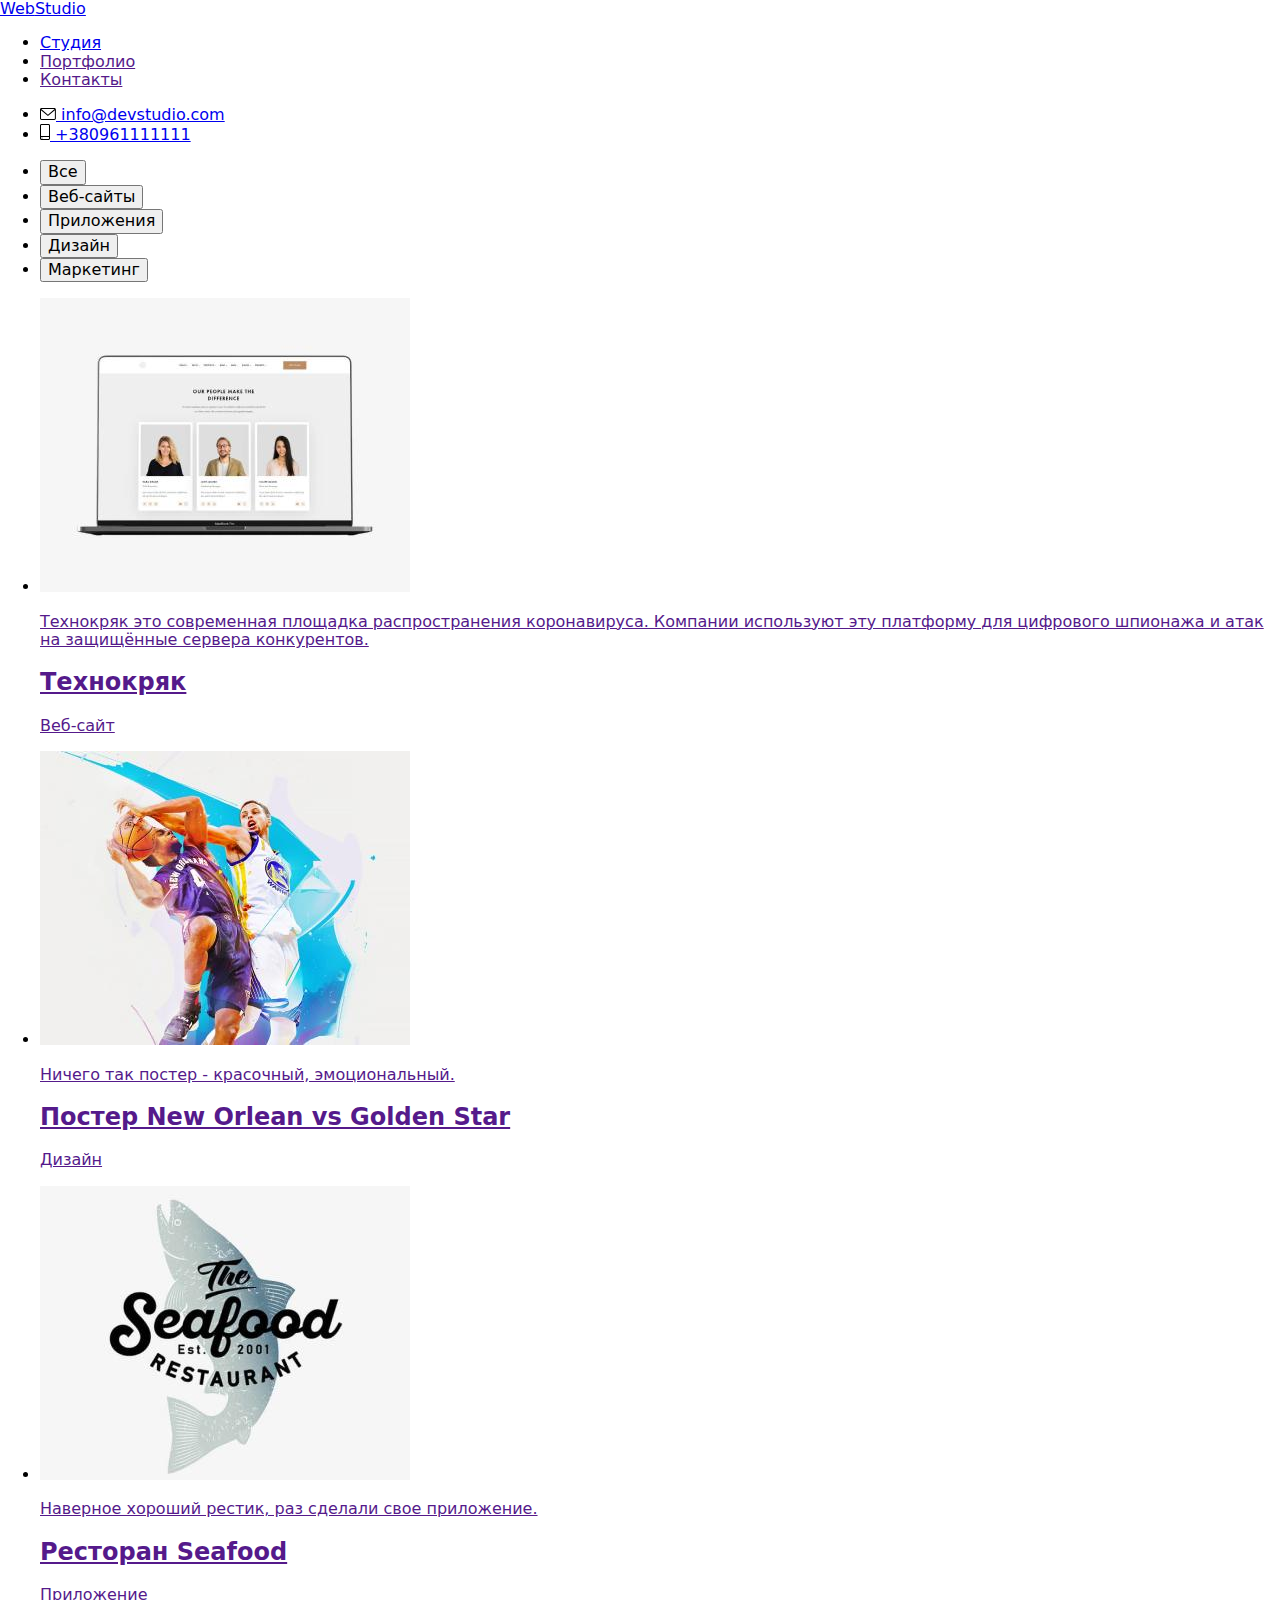
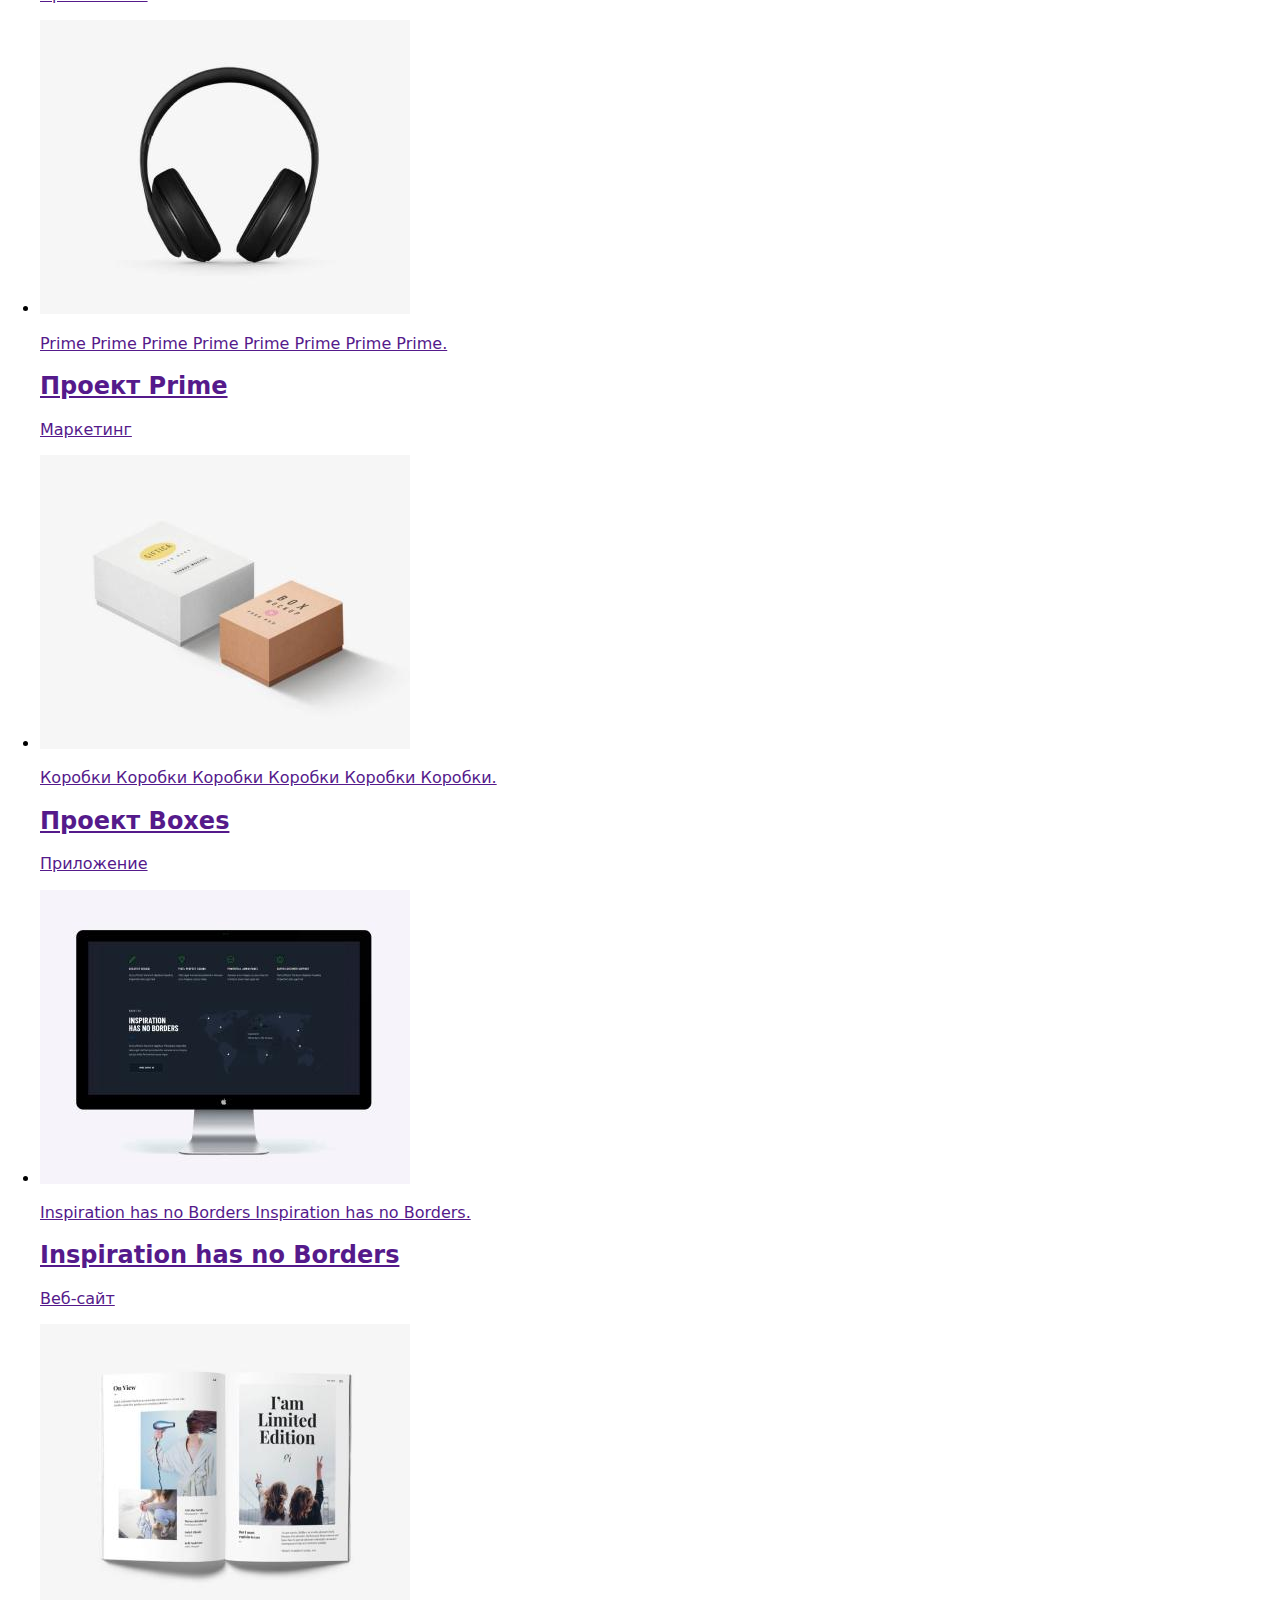
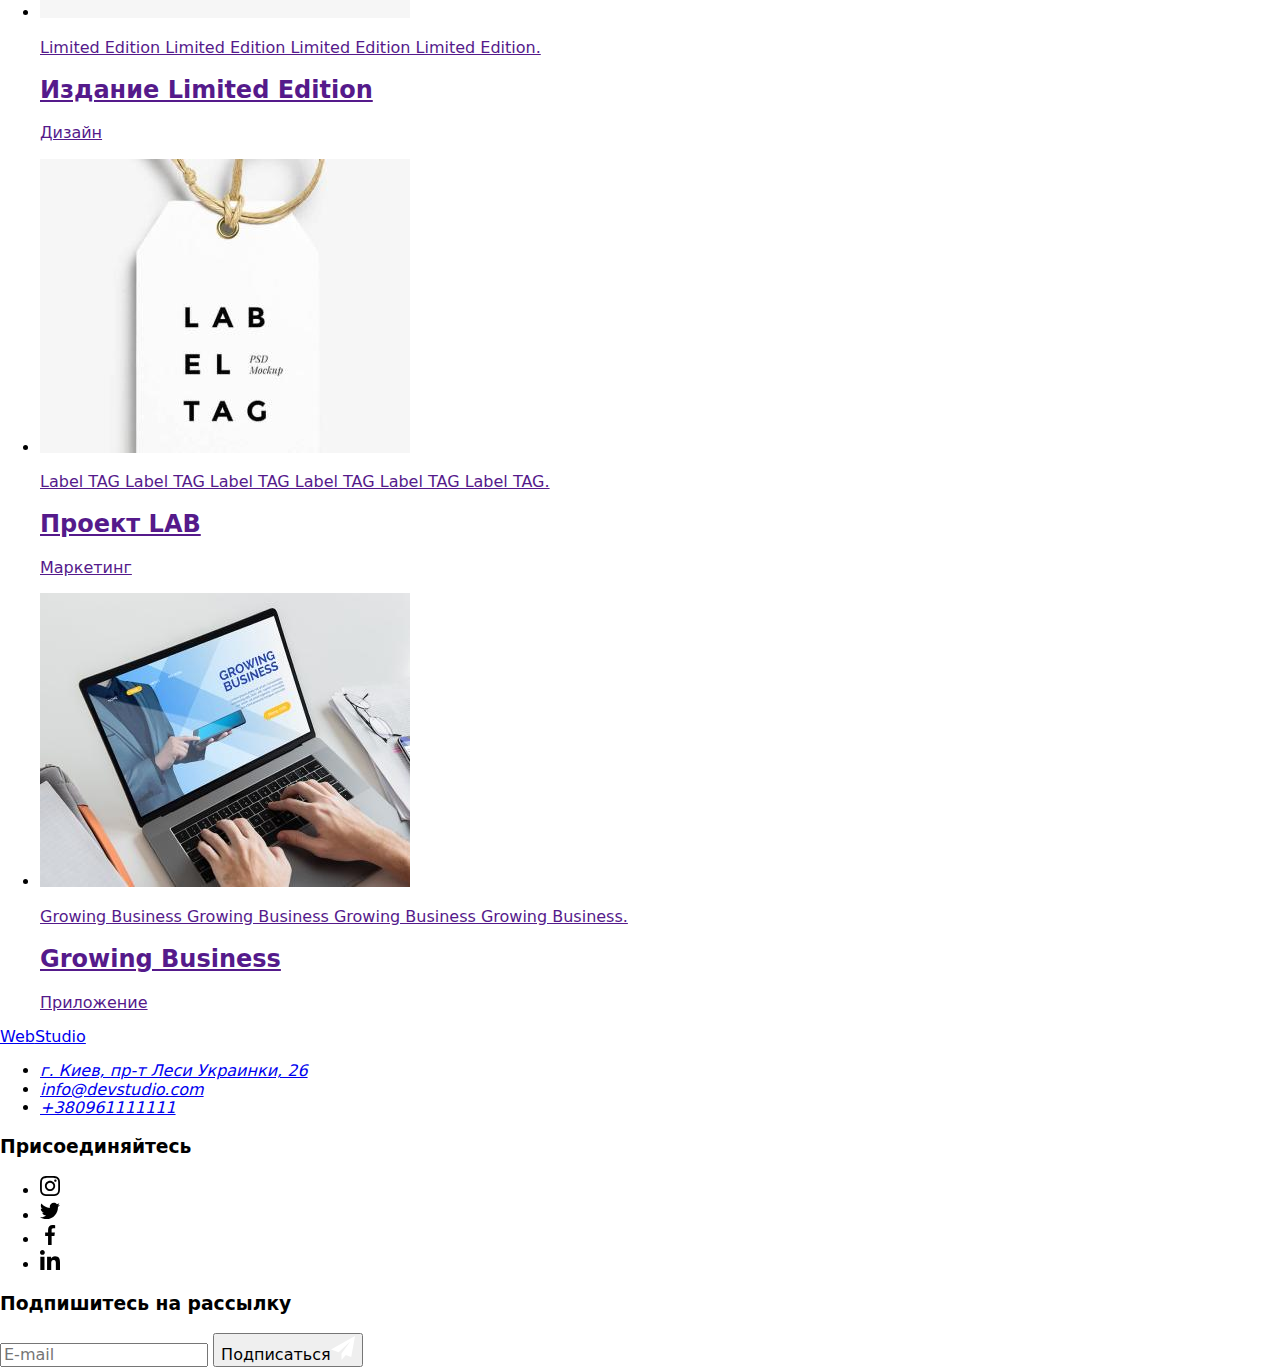
==== portfolio.html @ 58b60725 "adding html" ====
<!DOCTYPE html>
<html lang="ru">

<head>
    <meta charset="UTF-8">
    <meta http-equiv="X-UA-Compatible" content="IE=edge">
    <meta name="viewport" content="width=device-width, initial-scale=1.0">
    <title>WebStudio</title>
    <link rel="preconnect" href="https://fonts.googleapis.com">
    <link rel="preconnect" href="https://fonts.gstatic.com" crossorigin>
    <link href="https://fonts.googleapis.com/css2?family=Raleway:wght@700&family=Roboto:wght@400;500;700;900&display=swap"
        rel="stylesheet">
    <link rel="stylesheet" href="https://cdnjs.cloudflare.com/ajax/libs/modern-normalize/1.1.0/modern-normalize.min.css">
    <link rel="stylesheet" href="./css/styles.css">
</head>

<body>
    <!-- Шапка -->
    <header>
        <div class="container main-nav">
        <nav class="main-nav">
            <a href="/index.html" class="logo">Web<span class="logo-part">Studio</span></a>
            <ul class="site-nav">
                <li class="item"><a href="./index.html" class="link">Студия</a></li>
                <li class="item"><a href="" class="link current">Портфолио</a></li>
                <li class="item"><a href="" class="link">Контакты</a></li>
            </ul>
        </nav>
        <ul class="contacts-nav">
            <li class="item">
                <a href="mailto:info@devstudio.com" class="link">
                    <svg class="header-icon" width="16px" height="12px">
                        <use href="./images/sprite.svg#icon-envelope"></use>
                    </svg>
                    info@devstudio.com
                </a>
            </li>
            <li class="item">
                <a href="tel:+380961111111" class="link">
                    <svg class="header-icon" width="10px" height="16px">
                        <use href="./images/sprite.svg#icon-smartphone"></use>
                    </svg>
                    +380961111111
                </a>
            </li>
        </ul>
        </div>
    </header>
    <!-- Портфолио -->
    <main>
        <section class="section">
    <div class="container">
        <ul class="buttons">
            <li class="item"><button type="button" class="btn">Все</button></li>
            <li class="item"><button type="button" class="btn">Веб-сайты</button></li>
            <li class="item"><button type="button" class="btn">Приложения</button></li>
            <li class="item"><button type="button" class="btn">Дизайн</button></li>
            <li class="item"><button type="button" class="btn">Маркетинг</button></li>
        </ul>   
       
        <ul class="gallery">
            <li class="item">
                <a href="" class="link">
                    <div class="overlay">
                <img src="./images/portfolio1.jpg" alt="notebook" width="370" class="img">
                <p class="overlay-text">Технокряк это современная площадка распространения коронавируса. Компании используют эту платформу для цифрового
                шпионажа и атак на защищённые сервера конкурентов.</p>
                </div>
                <div class="description">
                <h2 class="title">Технокряк</h2>
                <p class="text">Веб-сайт</p>
                </div>
                </a>
            </li>
            <li class="item">
                <a href="" class="link">
                    <div class="overlay">
                <img src="./images/portfolio2.jpg" alt="nba-stars" width="370" class="img">
                <p class="overlay-text">Ничего так постер - красочный, эмоциональный.</p>
                </div>
                <div class="description">
                <h2 class="title">Постер New Orlean vs Golden Star</h2>
                <p class="text">Дизайн</p>
                </div>
                </a>
            </li>
            <li class="item">
                <a href="" class="link">
                    <div class="overlay">
                <img src="./images/portfolio3.jpg" alt="fish" width="370" class="img">
                <p class="overlay-text">Наверное хороший рестик, раз сделали свое приложение.</p>
                </div>
                <div class="description">
                <h2 class="title">Ресторан Seafood</h2>
                <p class="text">Приложение</p>
                </div>
                </a>
            </li>
            <li class="item">
                <a href="" class="link">
                    <div class="overlay">
                <img src="./images/portfolio4.jpg" alt="headphones" width="370" class="img">
                <p class="overlay-text">Prime Prime Prime Prime Prime Prime Prime Prime.</p>
                </div>
                <div class="description">
                <h2 class="title">Проект Prime</h2>
                <p class="text">Маркетинг</p>
                </div>
                </a>
            </li>
            <li class="item">
                <a href="" class="link">
                    <div class="overlay">
                <img src="./images/portfolio5.jpg" alt="boxes" width="370" class="img">
                <p class="overlay-text">Коробки Коробки Коробки Коробки Коробки Коробки.</p>
                </div>
                <div class="description">
                <h2 class="title">Проект Boxes</h2>
                <p class="text">Приложение</p>
                </div>
                </a>
            </li>
            <li class="item">
                <a href="" class="link">
                    <div class="overlay">
                <img src="./images/portfolio6.jpg" alt="monitor" width="370" class="img">
                <p class="overlay-text">Inspiration has no Borders Inspiration has no Borders.</p>
                </div>
                <div class="description">
                <h2 class="title">Inspiration has no Borders</h2>
                <p class="text">Веб-сайт</p>
                </div>
                </a>
            </li>
            <li class="item">
                <a href="" class="link">
                    <div class="overlay">
                <img src="./images/portfolio7.jpg" alt="magazine" width="370" class="img">
                <p class="overlay-text">Limited Edition Limited Edition Limited Edition Limited Edition.</p>
                </div>
                <div class="description">
                <h2 class="title">Издание Limited Edition</h2>
                <p class="text">Дизайн</p>
                </div>
                </a>
            </li>
            <li class="item">
                <a href="" class="link">
                    <div class="overlay">
                <img src="./images/portfolio8.jpg" alt="label" width="370" class="img">
                <p class="overlay-text">Label TAG Label TAG Label TAG Label TAG Label TAG Label TAG.</p>
                </div>
                <div class="description">
                <h2 class="title">Проект LAB</h2>
                <p class="text">Маркетинг</p>
                </div>
                </a>
            </li>
            <li class="item">
                <a href="" class="link">
                    <div class="overlay">
                <img src="./images/portfolio9.jpg" alt="laptop" width="370" class="img">
                <p class="overlay-text">Growing Business Growing Business Growing Business Growing Business.</p>
                </div>
                <div class="description">
                <h2 class="title">Growing Business</h2>
                <p class="text">Приложение</p>
                </div>
                </a>
            </li>
        </ul>
        </div>
       </section>
    </main>
    <!-- Подвал -->
<footer class="footer-main">
    <div class="container footer">
        <div class="footer-nav">
            <a href="/index.html" class="logo">Web<span class="logo-part-2">Studio</span></a>
            <address class="address">
                <ul class="footer-items">
                    <li class="item">
                        <a href="https://www.google.com.ua/maps/place/%D0%B1%D1%83%D0%BB.+%D0%9B%D0%B5%D1%81%D0%B8+%D0%A3%D0%BA%D1%80%D0%B0%D0%B8%D0%BD%D0%BA%D0%B8,+26,+%D0%9A%D0%B8%D0%B5%D0%B2,+02000/@50.4265841,30.5361971,17z/data=!3m1!4b1!4m5!3m4!1s0x40d4cf0e033ecbe9:0x57a4dffefec77da0!8m2!3d50.4265807!4d30.5383858?hl=ru"
                            target="_blank" class="actual-address">г. Киев, пр-т Леси Украинки, 26</a>
                    </li>
                    <li class="item">
                        <a href="mailto:info@devstudio.com" class="contacts">info@devstudio.com</a>
                    </li>
                    <li class="item">
                        <a href="tel:+380961111111" class="contacts">+380961111111</a>
                    </li>
                </ul>
            </address>
        </div>
        <div class="connection">
            <h3 class="conection-title">Присоединяйтесь</h3>
            <ul class="connection-social">
                <li class="connection-social-item">
                    <a href="https://www.instagram.com" class="connection-link">
                        <svg class="connection-social-icon" width="20px" height="20px">
                            <use href="./images/sprite.svg#icon-instagram"></use>
                        </svg>
                    </a>
                </li>
                <li class="connection-social-item">
                    <a href="https://www.twitter.com" class="connection-link">
                        <svg class="connection-social-icon" width="20px" height="20px">
                            <use href="./images/sprite.svg#icon-twitter"></use>
                        </svg>
                    </a>
                </li>
                <li class="connection-social-item">
                    <a href="https://www.facebook.com" class="connection-link">
                        <svg class="connection-social-icon" width="20px" height="20px">
                            <use href="./images/sprite.svg#icon-facebook"></use>
                        </svg>
                    </a>
                </li>
                <li class="connection-social-item">
                    <a href="https://www.linkedin.com" class="connection-link">
                        <svg class="connection-social-icon" width="20px" height="20px">
                            <use href="./images/sprite.svg#icon-linkedin"></use>
                        </svg>
                    </a>
                </li>
            </ul>
        </div>
    <div class="mailing">
        <h3 class="mailing-title">Подпишитесь на рассылку</h3>
        <form class="mailing-form">
            <input type="text" name="mailing" placeholder="E-mail" autocomplete="off" class="footer-input" />
            <button type="submit" class="footer-button">Подписаться<svg class="icon-send" width="24" height="24">
                    <use href="./images/sprite.svg#icon-send"></use>
                </svg>
            </button>
        </form>
    </div>
    </div>
</footer>

</body>

</html>
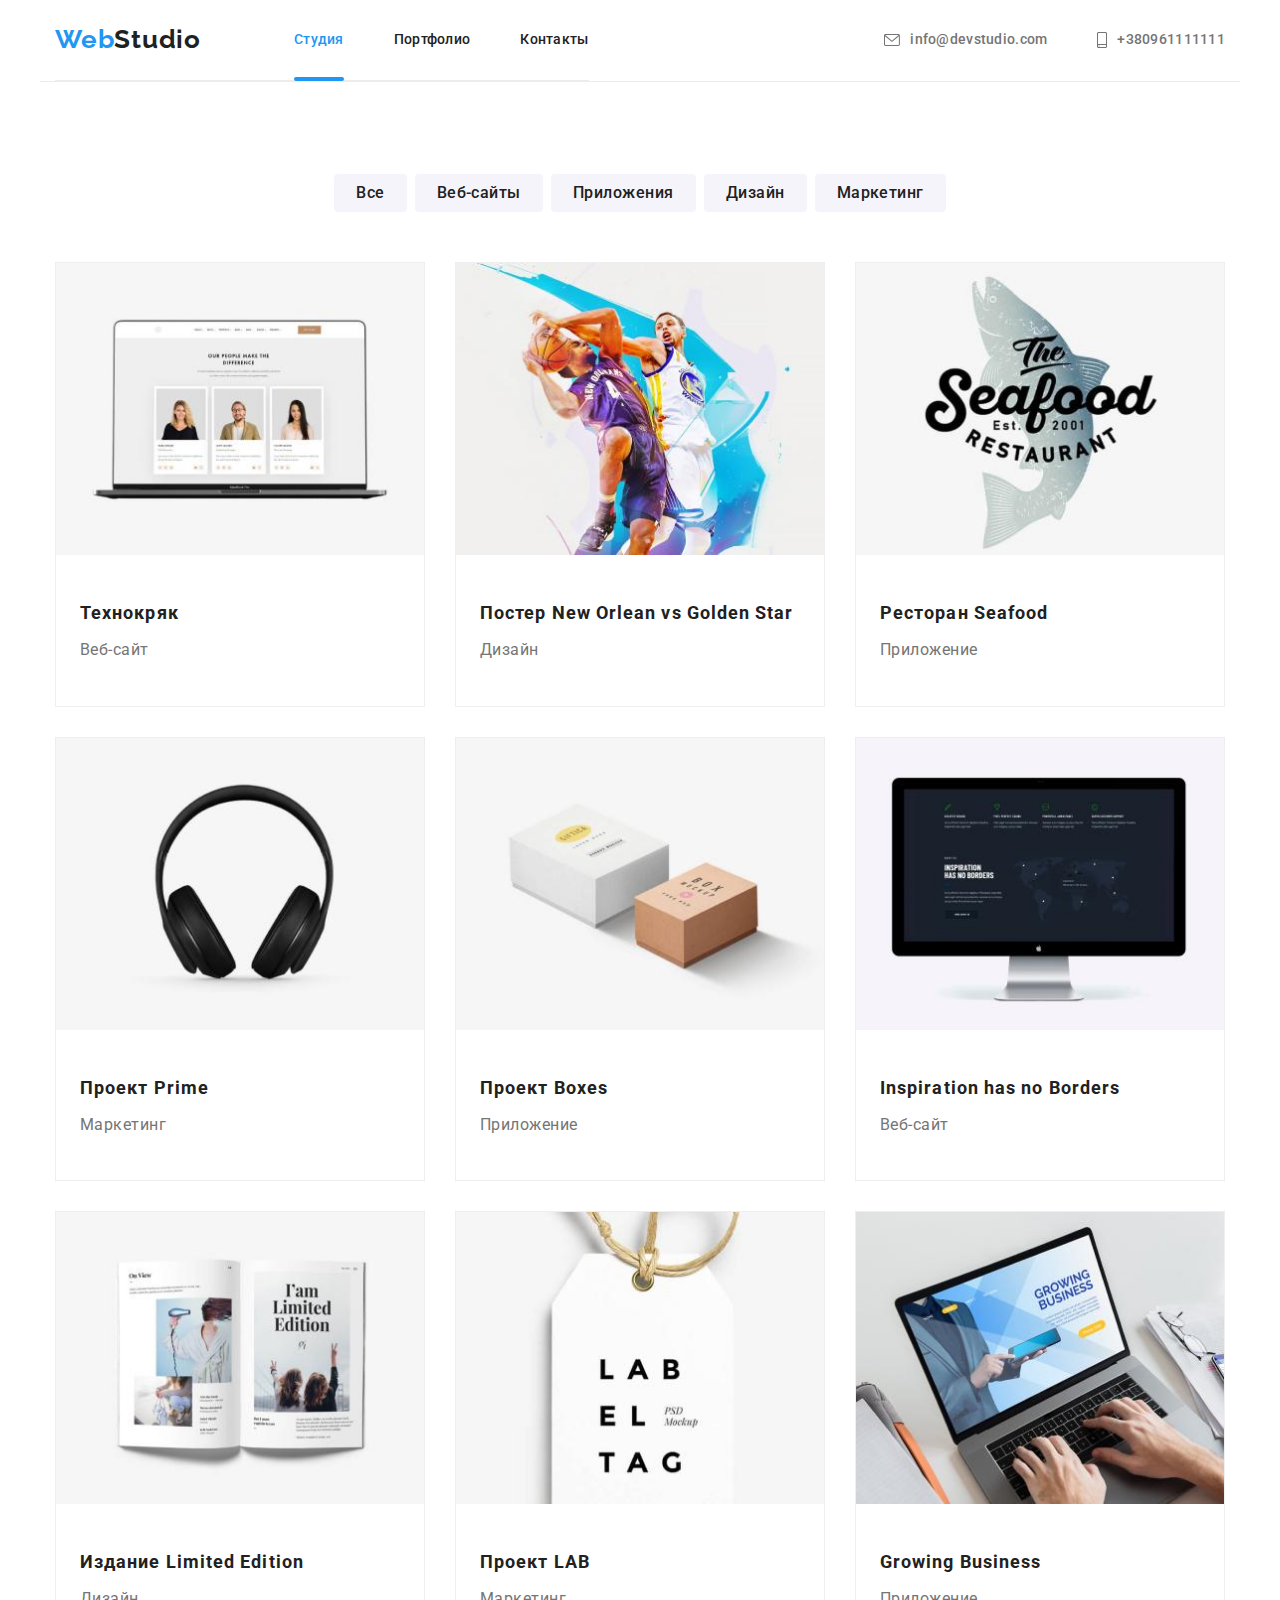
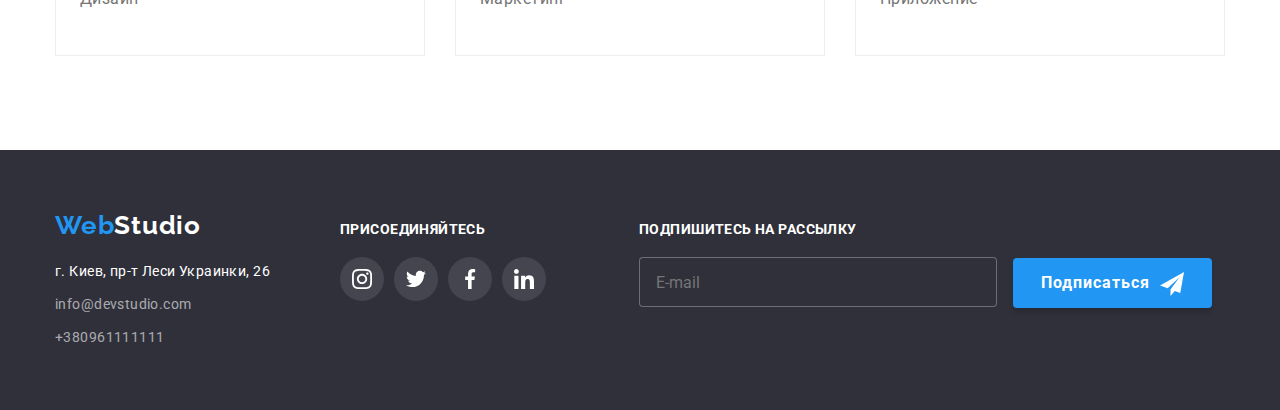
==== commit ea7bece9: "update with BEM" ====
--- a/portfolio.html
+++ b/portfolio.html
@@ -16,155 +16,156 @@
 
 <body>
     <!-- Шапка -->
-    <header>
+    <header class="header">
         <div class="container main-nav">
-        <nav class="main-nav">
-            <a href="/index.html" class="logo">Web<span class="logo-part">Studio</span></a>
-            <ul class="site-nav">
-                <li class="item"><a href="./index.html" class="link">Студия</a></li>
-                <li class="item"><a href="" class="link current">Портфолио</a></li>
-                <li class="item"><a href="" class="link">Контакты</a></li>
+            <nav class="main-nav">
+                <a href="/index.html" class="logo">Web<span class="logo-part">Studio</span></a>
+                <ul class="site-nav">
+                    <li class="site-nav__item"><a href="" class="site-nav__link current">Студия</a></li>
+                    <li class="site-nav__item"><a href="./portfolio.html" class="site-nav__link">Портфолио</a></li>
+                    <li class="site-nav__item"><a href="" class="site-nav__link">Контакты</a></li>
+                </ul>
+            </nav>
+            <ul class="contacts-nav">
+                <li class="contacts-nav__item">
+                    <a href="mailto:info@devstudio.com" class="contacts-nav__link">
+                        <svg class="contacts-nav__header-icon" width="16px" height="12px">
+                            <use href="./images/sprite.svg#icon-envelope"></use>
+                        </svg>
+                        info@devstudio.com
+                    </a>
+                </li>
+                <li class="contacts-nav__item">
+                    <a href="tel:+380961111111" class="contacts-nav__link">
+                        <svg class="contacts-nav__header-icon" width="10px" height="16px">
+                            <use href="./images/sprite.svg#icon-smartphone"></use>
+                        </svg>
+                        +380961111111
+                    </a>
+                </li>
             </ul>
-        </nav>
-        <ul class="contacts-nav">
-            <li class="item">
-                <a href="mailto:info@devstudio.com" class="link">
-                    <svg class="header-icon" width="16px" height="12px">
-                        <use href="./images/sprite.svg#icon-envelope"></use>
-                    </svg>
-                    info@devstudio.com
-                </a>
-            </li>
-            <li class="item">
-                <a href="tel:+380961111111" class="link">
-                    <svg class="header-icon" width="10px" height="16px">
-                        <use href="./images/sprite.svg#icon-smartphone"></use>
-                    </svg>
-                    +380961111111
-                </a>
-            </li>
-        </ul>
         </div>
     </header>
+
     <!-- Портфолио -->
     <main>
         <section class="section">
     <div class="container">
         <ul class="buttons">
-            <li class="item"><button type="button" class="btn">Все</button></li>
-            <li class="item"><button type="button" class="btn">Веб-сайты</button></li>
-            <li class="item"><button type="button" class="btn">Приложения</button></li>
-            <li class="item"><button type="button" class="btn">Дизайн</button></li>
-            <li class="item"><button type="button" class="btn">Маркетинг</button></li>
+            <li class="buttons__item"><button type="button" class="buttons__btn">Все</button></li>
+            <li class="buttons__item"><button type="button" class="buttons__btn">Веб-сайты</button></li>
+            <li class="buttons__item"><button type="button" class="buttons__btn">Приложения</button></li>
+            <li class="buttons__item"><button type="button" class="buttons__btn">Дизайн</button></li>
+            <li class="buttons__item"><button type="button" class="buttons__btn">Маркетинг</button></li>
         </ul>   
        
         <ul class="gallery">
-            <li class="item">
-                <a href="" class="link">
+            <li class="gallery-item">
+                <a href="" class="gallery-item__link">
                     <div class="overlay">
                 <img src="./images/portfolio1.jpg" alt="notebook" width="370" class="img">
-                <p class="overlay-text">Технокряк это современная площадка распространения коронавируса. Компании используют эту платформу для цифрового
+                <p class="overlay__text">Технокряк это современная площадка распространения коронавируса. Компании используют эту платформу для цифрового
                 шпионажа и атак на защищённые сервера конкурентов.</p>
                 </div>
-                <div class="description">
-                <h2 class="title">Технокряк</h2>
-                <p class="text">Веб-сайт</p>
-                </div>
-                </a>
-            </li>
-            <li class="item">
-                <a href="" class="link">
+                <div class="gallery-item__description">
+                <h2 class="gallery-item__title">Технокряк</h2>
+                <p class="gallery-item__text">Веб-сайт</p>
+                </div>
+                </a>
+            </li>
+            <li class="gallery-item">
+                <a href="" class="gallery-item__link">
                     <div class="overlay">
                 <img src="./images/portfolio2.jpg" alt="nba-stars" width="370" class="img">
-                <p class="overlay-text">Ничего так постер - красочный, эмоциональный.</p>
-                </div>
-                <div class="description">
-                <h2 class="title">Постер New Orlean vs Golden Star</h2>
-                <p class="text">Дизайн</p>
-                </div>
-                </a>
-            </li>
-            <li class="item">
-                <a href="" class="link">
+                <p class="overlay__text">Ничего так постер - красочный, эмоциональный.</p>
+                </div>
+                <div class="gallery-item__description">
+                <h2 class="gallery-item__title">Постер New Orlean vs Golden Star</h2>
+                <p class="gallery-item__text">Дизайн</p>
+                </div>
+                </a>
+            </li>
+            <li class="gallery-item">
+                <a href="" class="gallery-item__link">
                     <div class="overlay">
                 <img src="./images/portfolio3.jpg" alt="fish" width="370" class="img">
-                <p class="overlay-text">Наверное хороший рестик, раз сделали свое приложение.</p>
-                </div>
-                <div class="description">
-                <h2 class="title">Ресторан Seafood</h2>
-                <p class="text">Приложение</p>
-                </div>
-                </a>
-            </li>
-            <li class="item">
-                <a href="" class="link">
+                <p class="overlay__text">Наверное хороший рестик, раз сделали свое приложение.</p>
+                </div>
+                <div class="gallery-item__description">
+                <h2 class="gallery-item__title">Ресторан Seafood</h2>
+                <p class="gallery-item__text">Приложение</p>
+                </div>
+                </a>
+            </li>
+            <li class="gallery-item">
+                <a href="" class="gallery-item__link">
                     <div class="overlay">
                 <img src="./images/portfolio4.jpg" alt="headphones" width="370" class="img">
-                <p class="overlay-text">Prime Prime Prime Prime Prime Prime Prime Prime.</p>
-                </div>
-                <div class="description">
-                <h2 class="title">Проект Prime</h2>
-                <p class="text">Маркетинг</p>
-                </div>
-                </a>
-            </li>
-            <li class="item">
-                <a href="" class="link">
+                <p class="overlay__text">Prime Prime Prime Prime Prime Prime Prime Prime.</p>
+                </div>
+                <div class="gallery-item__description">
+                <h2 class="gallery-item__title">Проект Prime</h2>
+                <p class="gallery-item__text">Маркетинг</p>
+                </div>
+                </a>
+            </li>
+            <li class="gallery-item">
+                <a href="" class="gallery-item__link">
                     <div class="overlay">
                 <img src="./images/portfolio5.jpg" alt="boxes" width="370" class="img">
-                <p class="overlay-text">Коробки Коробки Коробки Коробки Коробки Коробки.</p>
-                </div>
-                <div class="description">
-                <h2 class="title">Проект Boxes</h2>
-                <p class="text">Приложение</p>
-                </div>
-                </a>
-            </li>
-            <li class="item">
-                <a href="" class="link">
+                <p class="overlay__text">Коробки Коробки Коробки Коробки Коробки Коробки.</p>
+                </div>
+                <div class="gallery-item__description">
+                <h2 class="gallery-item__title">Проект Boxes</h2>
+                <p class="gallery-item__text">Приложение</p>
+                </div>
+                </a>
+            </li>
+            <li class="gallery-item">
+                <a href="" class="gallery-item__link">
                     <div class="overlay">
                 <img src="./images/portfolio6.jpg" alt="monitor" width="370" class="img">
-                <p class="overlay-text">Inspiration has no Borders Inspiration has no Borders.</p>
-                </div>
-                <div class="description">
-                <h2 class="title">Inspiration has no Borders</h2>
-                <p class="text">Веб-сайт</p>
-                </div>
-                </a>
-            </li>
-            <li class="item">
-                <a href="" class="link">
+                <p class="overlay__text">Inspiration has no Borders Inspiration has no Borders.</p>
+                </div>
+                <div class="gallery-item__description">
+                <h2 class="gallery-item__title">Inspiration has no Borders</h2>
+                <p class="gallery-item__text">Веб-сайт</p>
+                </div>
+                </a>
+            </li>
+            <li class="gallery-item">
+                <a href="" class="gallery-item__link">
                     <div class="overlay">
                 <img src="./images/portfolio7.jpg" alt="magazine" width="370" class="img">
-                <p class="overlay-text">Limited Edition Limited Edition Limited Edition Limited Edition.</p>
-                </div>
-                <div class="description">
-                <h2 class="title">Издание Limited Edition</h2>
-                <p class="text">Дизайн</p>
-                </div>
-                </a>
-            </li>
-            <li class="item">
-                <a href="" class="link">
+                <p class="overlay__text">Limited Edition Limited Edition Limited Edition Limited Edition.</p>
+                </div>
+                <div class="gallery-item__description">
+                <h2 class="gallery-item__title">Издание Limited Edition</h2>
+                <p class="gallery-item__text">Дизайн</p>
+                </div>
+                </a>
+            </li>
+            <li class="gallery-item">
+                <a href="" class="gallery-item__link">
                     <div class="overlay">
                 <img src="./images/portfolio8.jpg" alt="label" width="370" class="img">
-                <p class="overlay-text">Label TAG Label TAG Label TAG Label TAG Label TAG Label TAG.</p>
-                </div>
-                <div class="description">
-                <h2 class="title">Проект LAB</h2>
-                <p class="text">Маркетинг</p>
-                </div>
-                </a>
-            </li>
-            <li class="item">
-                <a href="" class="link">
+                <p class="overlay__text">Label TAG Label TAG Label TAG Label TAG Label TAG Label TAG.</p>
+                </div>
+                <div class="gallery-item__description">
+                <h2 class="gallery-item__title">Проект LAB</h2>
+                <p class="gallery-item__text">Маркетинг</p>
+                </div>
+                </a>
+            </li>
+            <li class="gallery-item">
+                <a href="" class="gallery-item__link">
                     <div class="overlay">
                 <img src="./images/portfolio9.jpg" alt="laptop" width="370" class="img">
-                <p class="overlay-text">Growing Business Growing Business Growing Business Growing Business.</p>
-                </div>
-                <div class="description">
-                <h2 class="title">Growing Business</h2>
-                <p class="text">Приложение</p>
+                <p class="overlay__text">Growing Business Growing Business Growing Business Growing Business.</p>
+                </div>
+                <div class="gallery-item__description">
+                <h2 class="gallery-item__title">Growing Business</h2>
+                <p class="gallery-item__text">Приложение</p>
                 </div>
                 </a>
             </li>
@@ -177,64 +178,68 @@
     <div class="container footer">
         <div class="footer-nav">
             <a href="/index.html" class="logo">Web<span class="logo-part-2">Studio</span></a>
-            <address class="address">
-                <ul class="footer-items">
-                    <li class="item">
+            <address>
+                <ul class="address-list list">
+                    <li class="address-list__item">
                         <a href="https://www.google.com.ua/maps/place/%D0%B1%D1%83%D0%BB.+%D0%9B%D0%B5%D1%81%D0%B8+%D0%A3%D0%BA%D1%80%D0%B0%D0%B8%D0%BD%D0%BA%D0%B8,+26,+%D0%9A%D0%B8%D0%B5%D0%B2,+02000/@50.4265841,30.5361971,17z/data=!3m1!4b1!4m5!3m4!1s0x40d4cf0e033ecbe9:0x57a4dffefec77da0!8m2!3d50.4265807!4d30.5383858?hl=ru"
-                            target="_blank" class="actual-address">г. Киев, пр-т Леси Украинки, 26</a>
+                            target="_blank" class="address-list__actual-address">г. Киев, пр-т Леси Украинки, 26</a>
                     </li>
-                    <li class="item">
-                        <a href="mailto:info@devstudio.com" class="contacts">info@devstudio.com</a>
+                    <li class="address-list__item">
+                        <a href="mailto:info@devstudio.com" class="address-list__contacts">info@devstudio.com</a>
                     </li>
-                    <li class="item">
-                        <a href="tel:+380961111111" class="contacts">+380961111111</a>
+                    <li class="address-list__item">
+                        <a href="tel:+380961111111" class="address-list__contacts">+380961111111</a>
                     </li>
                 </ul>
             </address>
         </div>
+
         <div class="connection">
-            <h3 class="conection-title">Присоединяйтесь</h3>
+            <h3 class="conection__title">Присоединяйтесь</h3>
             <ul class="connection-social">
-                <li class="connection-social-item">
-                    <a href="https://www.instagram.com" class="connection-link">
-                        <svg class="connection-social-icon" width="20px" height="20px">
+                <li class="connection-social__item">
+                    <a href="https://www.instagram.com" class="connection-social__link">
+                        <svg class="connection-social__icon" width="20px" height="20px">
                             <use href="./images/sprite.svg#icon-instagram"></use>
                         </svg>
                     </a>
                 </li>
-                <li class="connection-social-item">
-                    <a href="https://www.twitter.com" class="connection-link">
-                        <svg class="connection-social-icon" width="20px" height="20px">
+                <li class="connection-social__item">
+                    <a href="https://www.twitter.com" class="connection-social__link">
+                        <svg class="connection-social__icon" width="20px" height="20px">
                             <use href="./images/sprite.svg#icon-twitter"></use>
                         </svg>
                     </a>
                 </li>
-                <li class="connection-social-item">
-                    <a href="https://www.facebook.com" class="connection-link">
-                        <svg class="connection-social-icon" width="20px" height="20px">
+                <li class="connection-social__item">
+                    <a href="https://www.facebook.com" class="connection-social__link">
+                        <svg class="connection-social__icon" width="20px" height="20px">
                             <use href="./images/sprite.svg#icon-facebook"></use>
                         </svg>
                     </a>
                 </li>
-                <li class="connection-social-item">
-                    <a href="https://www.linkedin.com" class="connection-link">
-                        <svg class="connection-social-icon" width="20px" height="20px">
+                <li class="connection-social__item">
+                    <a href="https://www.linkedin.com" class="connection-social__link">
+                        <svg class="connection-social__icon" width="20px" height="20px">
                             <use href="./images/sprite.svg#icon-linkedin"></use>
                         </svg>
                     </a>
                 </li>
             </ul>
         </div>
-    <div class="mailing">
-        <h3 class="mailing-title">Подпишитесь на рассылку</h3>
-        <form class="mailing-form">
-            <input type="text" name="mailing" placeholder="E-mail" autocomplete="off" class="footer-input" />
-            <button type="submit" class="footer-button">Подписаться<svg class="icon-send" width="24" height="24">
-                    <use href="./images/sprite.svg#icon-send"></use>
-                </svg>
-            </button>
-        </form>
-    </div>
+
+        <div class="mailing">
+            <h3 class="mailing__title">Подпишитесь на рассылку</h3>
+            <form class="mailing-form">
+                <input type="text" name="mailing" placeholder="E-mail" autocomplete="off"
+                    class="mailing-form__footer-input" />
+                <button type="submit" class="mailing-form__footer-button">Подписаться<svg
+                        class="mailing-form__icon-send" width="24" height="24">
+                        <use href="./images/sprite.svg#icon-send"></use>
+                    </svg>
+                </button>
+            </form>
+        </div>
     </div>
 </footer>
 
--- a/css/styles.css
+++ b/css/styles.css
@@ -0,0 +1,901 @@
+:root {
+  --primary-text-color: #212121;
+  --secondary-text-color: #757575;
+  --accent-color: #2196f3;
+  --primary-white-color: #ffffff;
+  --secondary-bg-color: #2f303a;
+}
+
+html {
+  box-sizing: border-box;
+}
+*,
+*::before,
+*::after {
+  box-sizing: inherit;
+}
+body {
+  background: var(--primary-white-color);
+  font-family: Roboto, sans-serif;
+}
+
+p,
+h1,
+h2,
+h3,
+h4,
+h5,
+h6 {
+  margin: 0;
+}
+
+ul {
+  padding: 0;
+  margin: 0;
+  list-style: none;
+}
+
+.container {
+  margin: 0 auto;
+  max-width: 1200px;
+  padding-left: 15px;
+  padding-right: 15px;
+}
+
+.section {
+  padding-top: 94px;
+  padding-bottom: 94px;
+}
+
+.img {
+  display: block;
+  max-width: 100%;
+  height: auto;
+}
+
+/* ---------header------------ */
+.header {
+  max-height: 80px;
+  margin: 0;
+}
+.main-nav {
+  display: flex;
+  align-content: center;
+  align-self: center;
+  justify-content: center;
+  border-bottom: 1px solid #ececec;
+}
+.logo {
+  align-self: center;
+  padding-top: 24px;
+  padding-bottom: 25px;
+  color: var(--accent-color);
+  text-decoration: none;
+  font-style: normal;
+  font-weight: 700;
+  font-size: 26px;
+  line-height: 1.19;
+  letter-spacing: 0.03em;
+  font-family: Raleway;
+}
+.logo-part {
+  color: var(--primary-text-color);
+}
+.site-nav__link {
+  display: block;
+  padding-top: 32px;
+  padding-bottom: 32px;
+  color: var(--primary-text-color);
+  font-family: Roboto;
+  font-style: normal;
+  font-weight: 500;
+  font-size: 14px;
+  line-height: 1.14;
+  letter-spacing: 0.02em;
+  text-decoration: none;
+
+  transition: color 250ms cubic-bezier(0.4, 0, 0.2, 1);
+}
+.site-nav__link:hover,
+.site-nav__link:focus {
+  color: var(--accent-color);
+}
+.site-nav__link.current {
+  position: relative;
+  color: var(--accent-color);
+}
+.site-nav__link.current::after {
+  content: "";
+  position: absolute;
+  bottom: -1px;
+  display: block;
+  width: 100%;
+  height: 4px;
+  background-color: var(--accent-color);
+  border-radius: 2px;
+}
+.site-nav {
+  display: flex;
+  margin-left: 93px;
+}
+.site-nav__item {
+  margin-right: 50px;
+}
+.site-nav__item:last-child {
+  margin-right: 0;
+}
+
+.contacts-nav {
+  display: flex;
+  margin-left: auto;
+  align-self: center;
+}
+.contacts-nav__item + .contacts-nav__item {
+  margin-left: 50px;
+}
+.contacts-nav__link {
+  display: inline-flex;
+  align-items: center;
+  padding-top: 32px;
+  padding-bottom: 32px;
+  color: var(--secondary-text-color);
+  font-family: Roboto;
+  font-style: normal;
+  font-weight: 500;
+  font-size: 14px;
+  line-height: 1.14;
+  letter-spacing: 0.02em;
+  text-decoration: none;
+
+  transition: color 250ms cubic-bezier(0.4, 0, 0.2, 1);
+}
+.contacts-nav__link:hover,
+.contacts-nav__link:focus {
+  color: var(--accent-color);
+}
+.contacts-nav__link:hover .contacts-nav__header-icon,
+.contacts-nav__link:focus .contacts-nav__header-icon {
+  fill: var(--accent-color);
+}
+
+.contacts-nav__header-icon {
+  margin-right: 10px;
+  fill: var(--secondary-text-color);
+}
+
+/* ---------hero------------ */
+.hero {
+  max-width: 1600px;
+  max-height: 600px;
+  padding-top: 200px;
+  padding-bottom: 200px;
+  margin: 0 auto;
+  text-align: center;
+  background-color: #c4c4c4;
+  background-image: linear-gradient(
+      rgba(47, 48, 58, 0.4),
+      rgba(47, 48, 58, 0.4)
+    ),
+    url(../images/herobg.jpg);
+  background-repeat: no-repeat;
+  background-size: cover;
+  background-position: center;
+}
+.hero .container {
+  display: flex;
+  flex-direction: column;
+  align-items: center;
+}
+.hero__title {
+  margin-bottom: 30px;
+  max-width: 696px;
+  color: var(--primary-white-color);
+  font-family: Roboto;
+  font-weight: 900;
+  font-size: 44px;
+  line-height: 1.36;
+  text-align: center;
+  letter-spacing: 0.06em;
+  text-transform: uppercase;
+}
+.hero__button {
+  padding: 10px 32px;
+  background-color: var(--accent-color);
+  color: var(--primary-white-color);
+  font-family: Roboto;
+  font-weight: 700;
+  font-size: 16px;
+  line-height: 1.88;
+  text-align: center;
+  letter-spacing: 0.06em;
+  border-radius: 4px;
+  border: none;
+  cursor: pointer;
+}
+/* ---------Modal window------------ */
+.backdrop {
+  position: fixed;
+  top: 0;
+  left: 0;
+  width: 100%;
+  height: 100%;
+  z-index: 5;
+  background-color: rgba(0, 0, 0, 0.2);
+  transition: opacity 250ms cubic-bezier(0.4, 0, 0.2, 1),
+    visibility 250ms cubic-bezier(0.4, 0, 0.2, 1);
+}
+
+.backdrop.is-hidden {
+  opacity: 0;
+  visibility: hidden;
+  pointer-events: none;
+}
+
+.modal {
+  position: absolute;
+  top: 50%;
+  left: 50%;
+  width: 528px;
+  min-height: 581px;
+  padding: 40px;
+  background-color: var(--primary-white-color);
+  box-shadow: 0px 1px 3px rgba(0, 0, 0, 0.12), 0px 1px 1px rgba(0, 0, 0, 0.14),
+    0px 2px 1px rgba(0, 0, 0, 0.2);
+  border-radius: 4px;
+  transform: translate(-50%, -50%);
+  transition: transform 250ms cubic-bezier(0.4, 0, 0.2, 1),
+    box-shadow 250ms cubic-bezier(0.4, 0, 0.2, 1);
+}
+
+.backdrop.is-hidden .modal {
+  transform: translate(-50%, -50%) scale(0.7);
+}
+
+.modal__button-close {
+  position: absolute;
+  top: 0;
+  right: 0;
+  width: 30px;
+  height: 30px;
+  margin: 8px 8px;
+  display: flex;
+  align-items: center;
+  justify-content: center;
+  background-color: #ffffff;
+  border: 1px solid rgba(0, 0, 0, 0.1);
+  box-sizing: border-box;
+  border-radius: 50%;
+  cursor: pointer;
+}
+
+.modal__icon-close {
+  width: 18px;
+  height: 18px;
+  fill: #000000;
+  transition: fill 250ms cubic-bezier(0.4, 0, 0.2, 1);
+}
+
+.modal__button-close:hover .modal__icon-close {
+  fill: var(--accent-color);
+}
+
+.modal__title {
+  margin-bottom: 12px;
+  font-weight: bold;
+  font-size: 20px;
+  line-height: 1.15;
+  text-align: center;
+  letter-spacing: 0.03em;
+  color: var(--primary-text-color);
+}
+
+.modal__form {
+  display: flex;
+  flex-direction: column;
+  width: 448px;
+}
+
+.modal-label {
+  display: block;
+  position: relative;
+  margin-bottom: 15px;
+  font-size: 12px;
+  line-height: 14px;
+  letter-spacing: 0.01em;
+  color: var(--secondary-text-color);
+}
+.modal-label__title {
+  position: absolute;
+  top: 0;
+  left: 0;
+  transform: translateY(-70%);
+}
+
+.modal-label__input {
+  margin-top: 4px;
+  padding-left: 44px;
+  width: 100%;
+  height: 40px;
+  border: 1px solid rgba(33, 33, 33, 0.2);
+  box-sizing: border-box;
+  border-radius: 4px;
+  cursor: pointer;
+}
+
+.modal-label__icon {
+  position: absolute;
+  top: 33%;
+  left: 12px;
+  width: 18px;
+  height: 18px;
+  cursor: pointer;
+}
+
+.modal-label__area-text {
+  width: 100%;
+  height: 120px;
+  margin-top: 4px;
+  padding: 12px 16px;
+  border: 1px solid rgba(33, 33, 33, 0.2);
+  box-sizing: border-box;
+  border-radius: 4px;
+  resize: none;
+}
+
+.modal-label__area-text::placeholder {
+  font-size: 14px;
+  line-height: 1.14;
+  letter-spacing: 0.01em;
+  color: rgba(117, 117, 117, 0.5);
+}
+
+.modal-label:focus-within,
+.modal-label:focus-within .modal-label__input,
+.modal-label__area-text:focus {
+  border-color: var(--accent-color);
+  fill: var(--accent-color);
+  outline: none;
+}
+
+.modal-check {
+  display: flex;
+  justify-content: center;
+  align-items: center;
+  font-size: 14px;
+  line-height: 1.71;
+  color: var(--secondary-text-color);
+  cursor: pointer;
+}
+
+.modal-check__checkbox {
+  -webkit-appearance: none;
+  -moz-appearance: none;
+  appearance: none;
+  position: absolute;
+}
+
+.modal-check__icon-check {
+  width: 16px;
+  height: 15px;
+  margin-right: 8px;
+  border: 2px solid var(--primary-text-color);
+  border-radius: 2px;
+  transition: border-color 250ms cubic-bezier(0.4, 0, 0.2, 1),
+    background-color 250ms cubic-bezier(0.4, 0, 0.2, 1);
+}
+
+.modal-check__checkbox:checked + .modal-check__icon-check {
+  border-color: var(--accent-color);
+  background-color: var(--accent-color);
+  background-image: url("../images/check.svg");
+  background-size: contain;
+  background-origin: border-box;
+}
+
+.modal-check__terms-link {
+  font-size: 14px;
+  line-height: 1.71;
+  letter-spacing: 0.03em;
+  text-decoration-line: underline;
+  color: var(--accent-color);
+}
+
+.modal-button {
+  width: 200px;
+  height: 50px;
+  margin: 30px auto 40px auto;
+  font-weight: 700;
+  font-size: 16px;
+  line-height: 1.87;
+  letter-spacing: 0.06em;
+  color: var(--primary-white-color);
+  background: var(--accent-color);
+  border-radius: 4px;
+  transition: box-shadow 250ms cubic-bezier(0.4, 0, 0.2, 1);
+  cursor: pointer;
+}
+
+.modal-button:hover,
+.modal-button:focus {
+  box-shadow: 0px 4px 4px rgba(0, 0, 0, 0.15);
+}
+/* ---------benefits------------ */
+.benefits {
+  display: flex;
+}
+.benefits-item {
+  width: 270px;
+  margin-right: 30px;
+}
+.benefits-item:last-child {
+  margin-right: 0;
+}
+.benefits-item__title {
+  margin-top: 0;
+  margin-bottom: 0;
+  padding-bottom: 10px;
+  font-family: Roboto;
+  font-style: normal;
+  font-weight: 700;
+  font-size: 14px;
+  line-height: 1.14;
+  letter-spacing: 0.03em;
+  text-transform: uppercase;
+  color: var(--primary-text-color);
+}
+.benefits-item__text {
+  margin-top: 0;
+  margin-bottom: 0;
+  font-family: Roboto;
+  font-style: normal;
+  font-weight: 400;
+  font-size: 14px;
+  line-height: 1.71;
+  letter-spacing: 0.03em;
+  color: var(--secondary-text-color);
+}
+.benefits-item__icon-block {
+  display: flex;
+  align-items: center;
+  justify-content: center;
+  width: 270px;
+  height: 120px;
+  background-color: #f5f4fa;
+  border-radius: 4px;
+  margin-bottom: 30px;
+}
+/* ---------work------------ */
+.work__title {
+  margin-top: 0;
+  margin-bottom: 50px;
+  font-family: Roboto;
+  font-style: normal;
+  font-weight: 700;
+  font-size: 36px;
+  line-height: 1.17;
+  text-align: center;
+  letter-spacing: 0.03em;
+  color: var(--primary-text-color);
+}
+.work-items {
+  display: flex;
+}
+.work-items__item {
+  width: 370px;
+  margin-right: 30px;
+}
+.work-items__item:last-child {
+  margin-right: 0;
+}
+.work-items__box-image {
+  position: relative;
+}
+.work-items__work-box {
+  position: absolute;
+  bottom: 0;
+  right: 0;
+  display: flex;
+  justify-content: center;
+  align-items: center;
+  width: 100%;
+  height: 70px;
+  background-color: rgba(47, 48, 58, 0.8);
+}
+.work-items__work-box-title {
+  font-weight: 700;
+  font-size: 14px;
+  line-height: 1.14;
+  text-align: center;
+  letter-spacing: 0.03em;
+  text-transform: uppercase;
+  color: var(--primary-white-color);
+}
+/* ---------team------------ */
+.team {
+  background-color: #f5f4fa;
+}
+.team__title {
+  margin-bottom: 50px;
+  font-weight: 700;
+  font-size: 36px;
+  line-height: 1.17;
+  text-align: center;
+  letter-spacing: 0.03em;
+  color: var(--primary-text-color);
+}
+.team-item__member {
+  margin-top: 30px;
+  margin-bottom: 10px;
+  font-family: Roboto;
+  font-style: normal;
+  font-weight: 500;
+  font-size: 16px;
+  line-height: 1.19;
+  text-align: center;
+  letter-spacing: 0.03em;
+  color: var(--primary-text-color);
+}
+.team-item__profession {
+  margin-top: 0;
+  margin-bottom: 0;
+  font-family: Roboto;
+  font-style: normal;
+  font-weight: 400;
+  font-size: 16px;
+  line-height: 1.19;
+  text-align: center;
+  letter-spacing: 0.03em;
+  color: var(--secondary-text-color);
+}
+.team-list {
+  display: flex;
+}
+.team-list .team-item {
+  width: 370px;
+  margin-right: 30px;
+  background-color: var(--primary-white-color);
+  box-shadow: 0px 1px 3px rgba(0, 0, 0, 0.12), 0px 1px 1px rgba(0, 0, 0, 0.14),
+    0px 2px 1px rgba(0, 0, 0, 0.2);
+  border-radius: 0px 0px 4px 4px;
+}
+.team-list .team-item:last-child {
+  margin-right: 0;
+}
+.team-social {
+  display: flex;
+  padding: 16px 32px 30px 32px;
+}
+.team-social__item {
+  margin-right: 10px;
+}
+.team-social__item:last-child {
+  margin-right: 0;
+}
+.team-social__link {
+  display: inline-flex;
+  align-items: center;
+  justify-content: center;
+  width: 44px;
+  height: 44px;
+  background-color: var(--primary-white-color);
+  border-radius: 50%;
+
+  transition: color 250ms cubic-bezier(0.4, 0, 0.2, 1);
+}
+.team-social__link:hover,
+.team-social__link:focus {
+  background-color: var(--accent-color);
+}
+.team-social__icon {
+  fill: var(--secondary-text-color);
+  transition: fill 250ms cubic-bezier(0.4, 0, 0.2, 1);
+}
+.team-social__link:hover .team-social__icon,
+.team-social__link:focus .team-social__icon {
+  fill: var(--primary-white-color);
+}
+
+/* ----------- clients section ---------- */
+.clients {
+  background-color: var(--primary-white-color);
+}
+.clients__title {
+  margin-bottom: 50px;
+  font-weight: 700;
+  font-size: 36px;
+  line-height: 1.17;
+  text-align: center;
+  letter-spacing: 0.03em;
+  color: var(--primary-text-color);
+}
+.clients-list {
+  display: flex;
+}
+.clients-item {
+  margin-right: 30px;
+}
+.clients-item:last-child {
+  margin-right: 0;
+}
+.clients-item__icon-block {
+  display: flex;
+  align-items: center;
+  justify-content: center;
+  width: 170px;
+  height: 92px;
+  background-color: var(--primary-white-color);
+}
+.clients-item__icon {
+  fill: #afb1b8;
+  transition: fill 250ms cubic-bezier(0.4, 0, 0.2, 1);
+}
+.clients-item__link {
+  display: inline-flex;
+  padding: 16px 32px;
+  border: 1px solid #afb1b8;
+  box-sizing: border-box;
+  border-radius: 4px;
+
+  transition: color 250ms cubic-bezier(0.4, 0, 0.2, 1);
+}
+.clients-item__link:hover,
+.clients-item__link:focus {
+  border: 1px solid var(--accent-color);
+}
+.clients-item__link:hover .clients-item__icon {
+  fill: var(--accent-color);
+}
+
+/* ----------- footer ------------ */
+.footer-main {
+  padding-top: 60px;
+  padding-bottom: 60px;
+  background-color: var(--secondary-bg-color);
+}
+.footer {
+  display: flex;
+  align-items: baseline;
+}
+.footer-nav .logo {
+  display: block;
+  margin-bottom: 20px;
+  padding-top: 0;
+  padding-bottom: 0;
+}
+.logo-part-2 {
+  color: var(--primary-white-color);
+}
+.address-list__actual-address {
+  font-family: Roboto;
+  font-style: normal;
+  font-weight: 400;
+  font-size: 14px;
+  line-height: 1.71;
+  letter-spacing: 0.03em;
+  color: var(--primary-white-color);
+  text-decoration: none;
+}
+.address-list__contacts {
+  font-family: Roboto;
+  font-style: normal;
+  font-weight: 400;
+  font-size: 14px;
+  line-height: 1.71;
+  letter-spacing: 0.03em;
+  color: rgba(255, 255, 255, 0.6);
+  text-decoration: none;
+
+  transition: color 250ms cubic-bezier(0.4, 0, 0.2, 1);
+}
+.address-list__contacts:hover,
+.address-list__contacts:focus {
+  color: var(--accent-color);
+}
+.address-list__item {
+  margin-bottom: 9px;
+}
+.address-list__item:last-child {
+  margin-bottom: 0;
+}
+.connection {
+  width: 206px;
+  height: 80px;
+  margin-left: 70px;
+}
+.conection__title {
+  margin-bottom: 20px;
+  font-weight: 700;
+  font-size: 14px;
+  line-height: 1.14;
+  letter-spacing: 0.03em;
+  text-transform: uppercase;
+  color: var(--primary-white-color);
+}
+.connection-social {
+  display: flex;
+}
+.connection-social__item {
+  margin-right: 10px;
+}
+.connection-social__item:last-child {
+  margin-right: 0;
+}
+.connection-social__link {
+  display: inline-flex;
+  align-items: center;
+  justify-content: center;
+  width: 44px;
+  height: 44px;
+  background-color: rgba(255, 255, 255, 0.1);
+  border-radius: 50%;
+
+  transition: background-color 250ms cubic-bezier(0.4, 0, 0.2, 1);
+}
+.connection-social__link:hover,
+.connection-social__link:focus {
+  background-color: var(--accent-color);
+}
+.connection-social__icon {
+  fill: var(--primary-white-color);
+}
+
+.mailing {
+  min-width: 570px;
+  height: 86px;
+  margin-left: 93px;
+}
+.mailing-form {
+  margin-left: auto;
+}
+.mailing__title {
+  margin-bottom: 20px;
+  font-weight: 700;
+  font-size: 14px;
+  line-height: 1.14;
+  letter-spacing: 0.03em;
+  text-transform: uppercase;
+  color: var(--primary-white-color);
+}
+.mailing-form__footer-input {
+  width: 358px;
+  height: 50px;
+  padding: 15px 16px;
+  line-height: 1.25;
+  color: rgba(255, 255, 255, 0.6);
+  background-color: #2f303a;
+  border: 1px solid rgba(255, 255, 255, 0.3);
+  box-sizing: border-box;
+  border-radius: 4px;
+}
+.mailing-form__footer-button {
+  max-width: 200px;
+  height: 50px;
+  padding: 10px 28px;
+  margin-left: 12px;
+  font-weight: 700;
+  font-size: 16px;
+  line-height: 1.88;
+  text-align: center;
+  letter-spacing: 0.06em;
+  background-color: var(--accent-color);
+  color: var(--primary-white-color);
+  box-shadow: 0px 4px 4px rgba(0, 0, 0, 0.15);
+  border-radius: 4px;
+  border: none;
+  cursor: pointer;
+}
+.mailing-form__icon-send {
+  margin-left: 10px;
+  vertical-align: middle;
+}
+
+/* ---------portfolio------------ */
+/* ---------portfolio buttons------------ */
+.buttons {
+  display: flex;
+  justify-content: center;
+  margin-bottom: 50px;
+}
+.buttons__item:not(:last-child) {
+  margin-right: 8px;
+}
+.buttons__btn {
+  padding: 6px 22px;
+  font-family: Roboto;
+  font-weight: 500;
+  font-size: 16px;
+  line-height: 1.63;
+  text-align: center;
+  letter-spacing: 0.03em;
+  color: var(--primary-text-color);
+  background-color: #f5f4fa;
+  border-radius: 4px;
+  cursor: pointer;
+  border: none;
+
+  transition: color 250ms cubic-bezier(0.4, 0, 0.2, 1),
+    background-color 250ms cubic-bezier(0.4, 0, 0.2, 1),
+    box-shadow 250ms cubic-bezier(0.4, 0, 0.2, 1);
+}
+.buttons__btn:hover,
+.buttons__btn:focus {
+  background-color: var(--accent-color);
+  color: var(--primary-white-color);
+  box-shadow: 0px 3px 1px rgba(0, 0, 0, 0.1), 0px 1px 2px rgba(0, 0, 0, 0.08),
+    0px 2px 2px rgba(0, 0, 0, 0.12);
+}
+
+/* ---------portfolio gallery------------ */
+.gallery {
+  display: flex;
+  flex-wrap: wrap;
+}
+.gallery-item {
+  width: 370px;
+  margin-right: 30px;
+  margin-bottom: 30px;
+  border: 1px solid #eeeeee;
+}
+.gallery-item:nth-child(3n) {
+  margin-right: 0px;
+}
+.gallery-item:nth-last-child(-n + 3) {
+  margin-bottom: 0;
+}
+.gallery-item__link {
+  display: block;
+  text-decoration: none;
+  position: relative;
+
+  transition: box-shadow 250ms cubic-bezier(0.4, 0, 0.2, 1);
+}
+.gallery-item__link:hover,
+.gallery-item__link:focus {
+  box-shadow: 0px 1px 1px rgba(0, 0, 0, 0.12), 0px 4px 4px rgba(0, 0, 0, 0.06),
+    1px 4px 6px rgba(0, 0, 0, 0.16);
+}
+.gallery-item__title {
+  margin-top: 20px;
+  margin-bottom: 4px;
+  font-family: Roboto;
+  font-weight: 700;
+  font-size: 18px;
+  line-height: 2;
+  letter-spacing: 0.06em;
+  color: var(--primary-text-color);
+}
+.gallery-item__text {
+  margin-bottom: 20px;
+  font-weight: 400;
+  font-size: 16px;
+  line-height: 1.88;
+  letter-spacing: 0.03em;
+  color: var(--secondary-text-color);
+}
+
+.gallery-item__description {
+  padding: 20px 24px;
+}
+.overlay {
+  position: relative;
+  overflow: hidden;
+}
+.overlay__text {
+  position: absolute;
+  padding: 63px 24px;
+  top: 0;
+  left: 0;
+  width: 100%;
+  height: 100%;
+  font-size: 18px;
+  line-height: 1.55;
+  color: var(--primary-white-color);
+  background: rgba(33, 150, 243, 0.9);
+
+  transform: translateY(100%);
+  transition: transform 250ms cubic-bezier(0.4, 0, 0.2, 1);
+}
+.gallery-item__link:hover .overlay__text,
+.gallery-item__link:focus .overlay__text {
+  transform: translateY(0);
+}
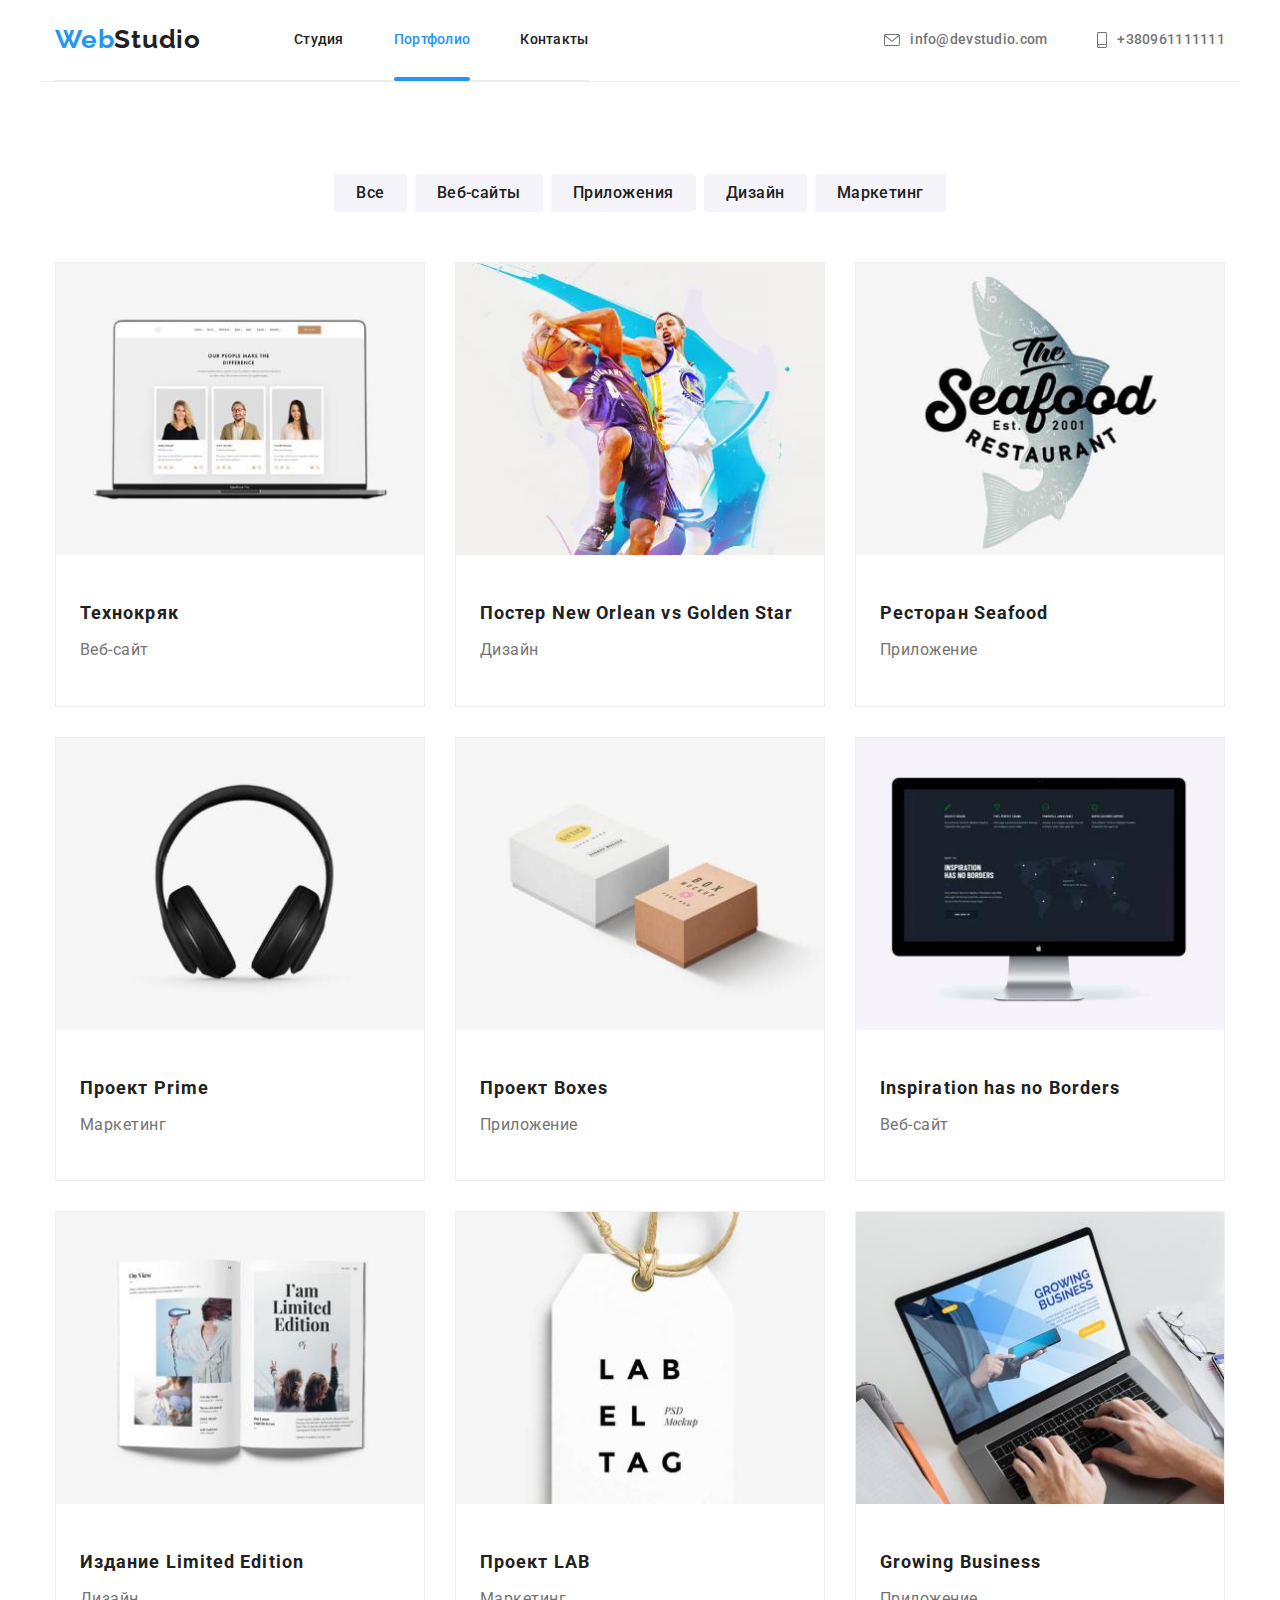
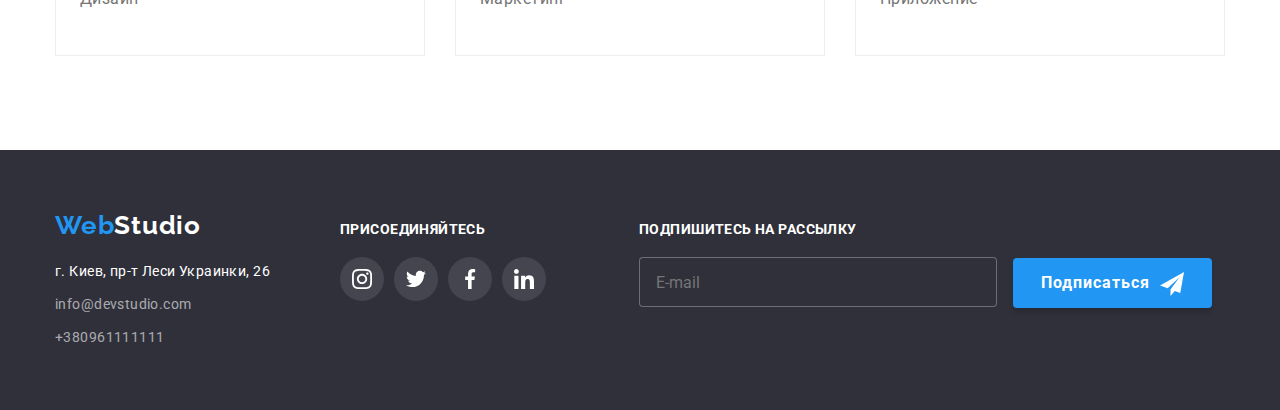
==== commit fc09ec9a: "update html" ====
--- a/portfolio.html
+++ b/portfolio.html
@@ -11,6 +11,7 @@
     <link href="https://fonts.googleapis.com/css2?family=Raleway:wght@700&family=Roboto:wght@400;500;700;900&display=swap"
         rel="stylesheet">
     <link rel="stylesheet" href="https://cdnjs.cloudflare.com/ajax/libs/modern-normalize/1.1.0/modern-normalize.min.css">
+    <link rel="stylesheet" href="./css/main.min.css">
     <link rel="stylesheet" href="./css/styles.css">
 </head>
 
@@ -21,8 +22,8 @@
             <nav class="main-nav">
                 <a href="/index.html" class="logo">Web<span class="logo-part">Studio</span></a>
                 <ul class="site-nav">
-                    <li class="site-nav__item"><a href="" class="site-nav__link current">Студия</a></li>
-                    <li class="site-nav__item"><a href="./portfolio.html" class="site-nav__link">Портфолио</a></li>
+                    <li class="site-nav__item"><a href="./index.html" class="site-nav__link">Студия</a></li>
+                    <li class="site-nav__item"><a href="" class="site-nav__link current">Портфолио</a></li>
                     <li class="site-nav__item"><a href="" class="site-nav__link">Контакты</a></li>
                 </ul>
             </nav>
--- a/css/main.min.css
+++ b/css/main.min.css
@@ -0,0 +1 @@
+/* No CSS *//*# sourceMappingURL=main.min.css.map */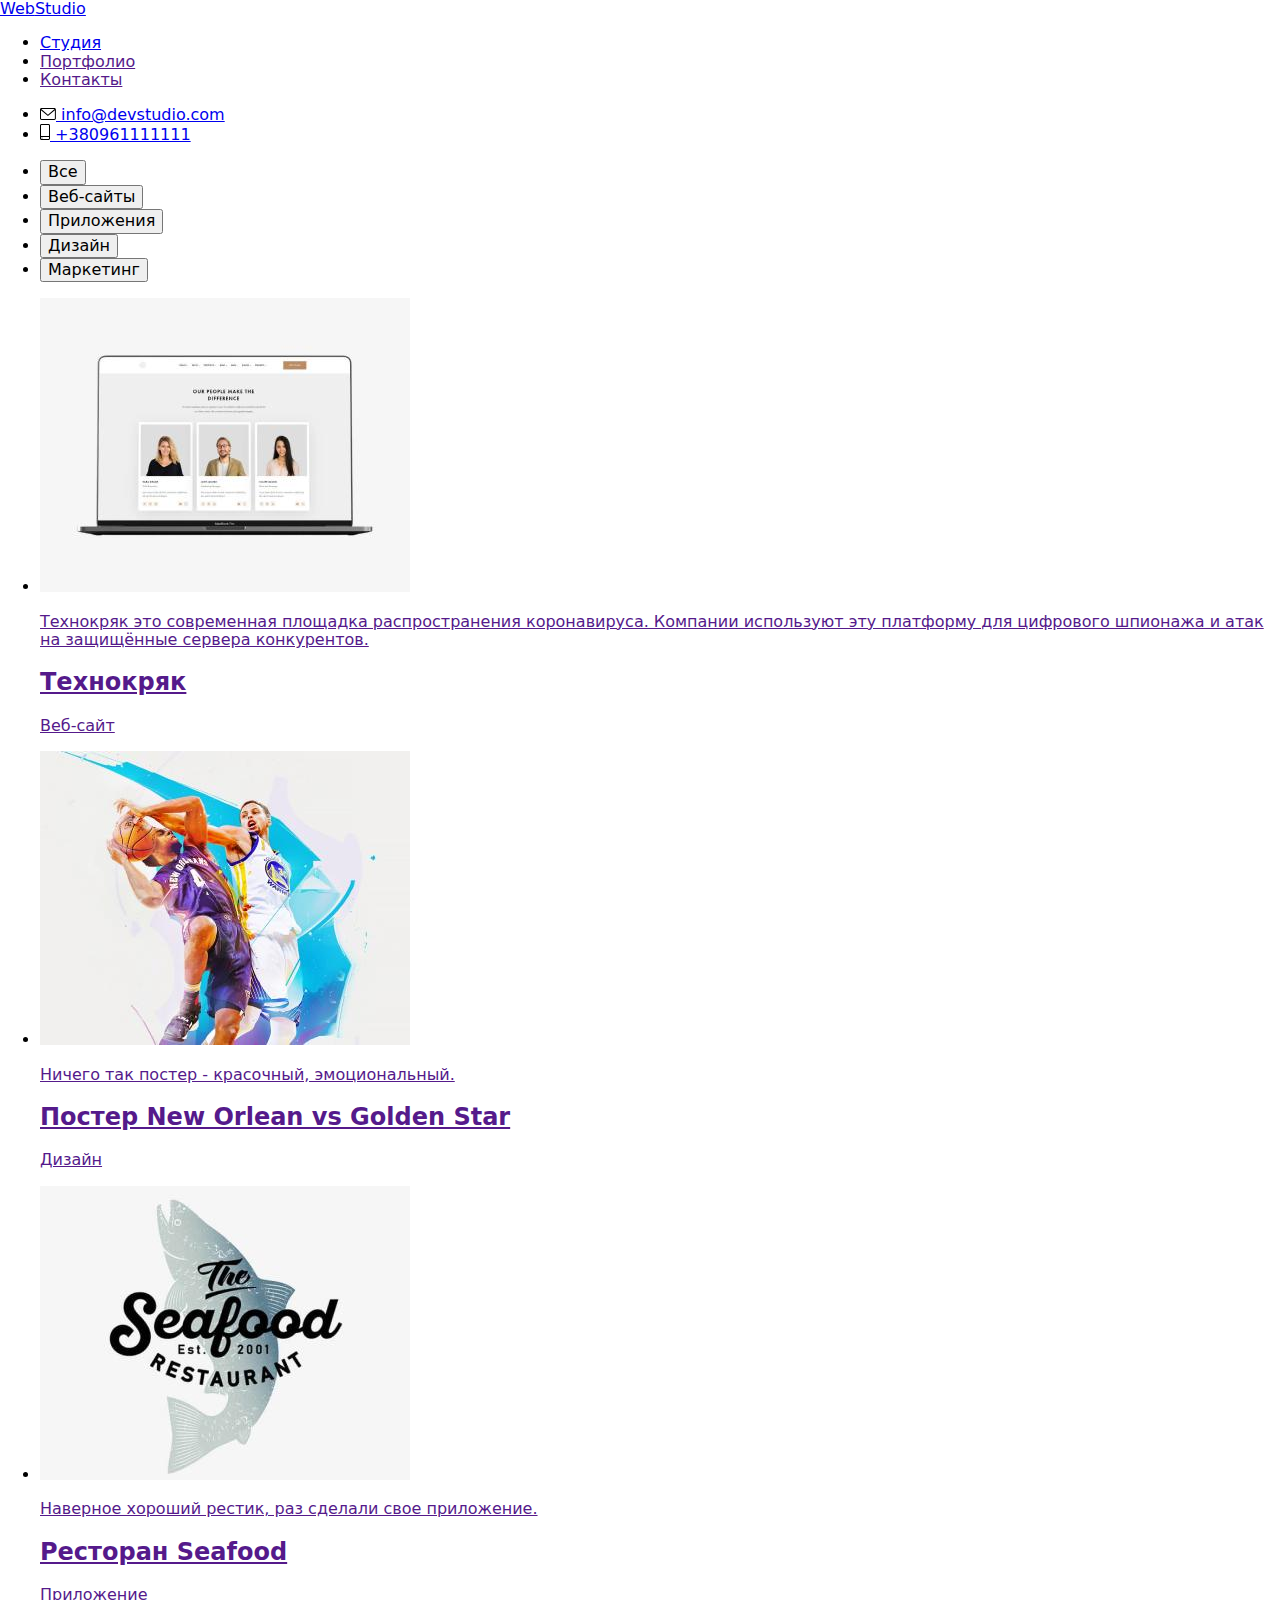
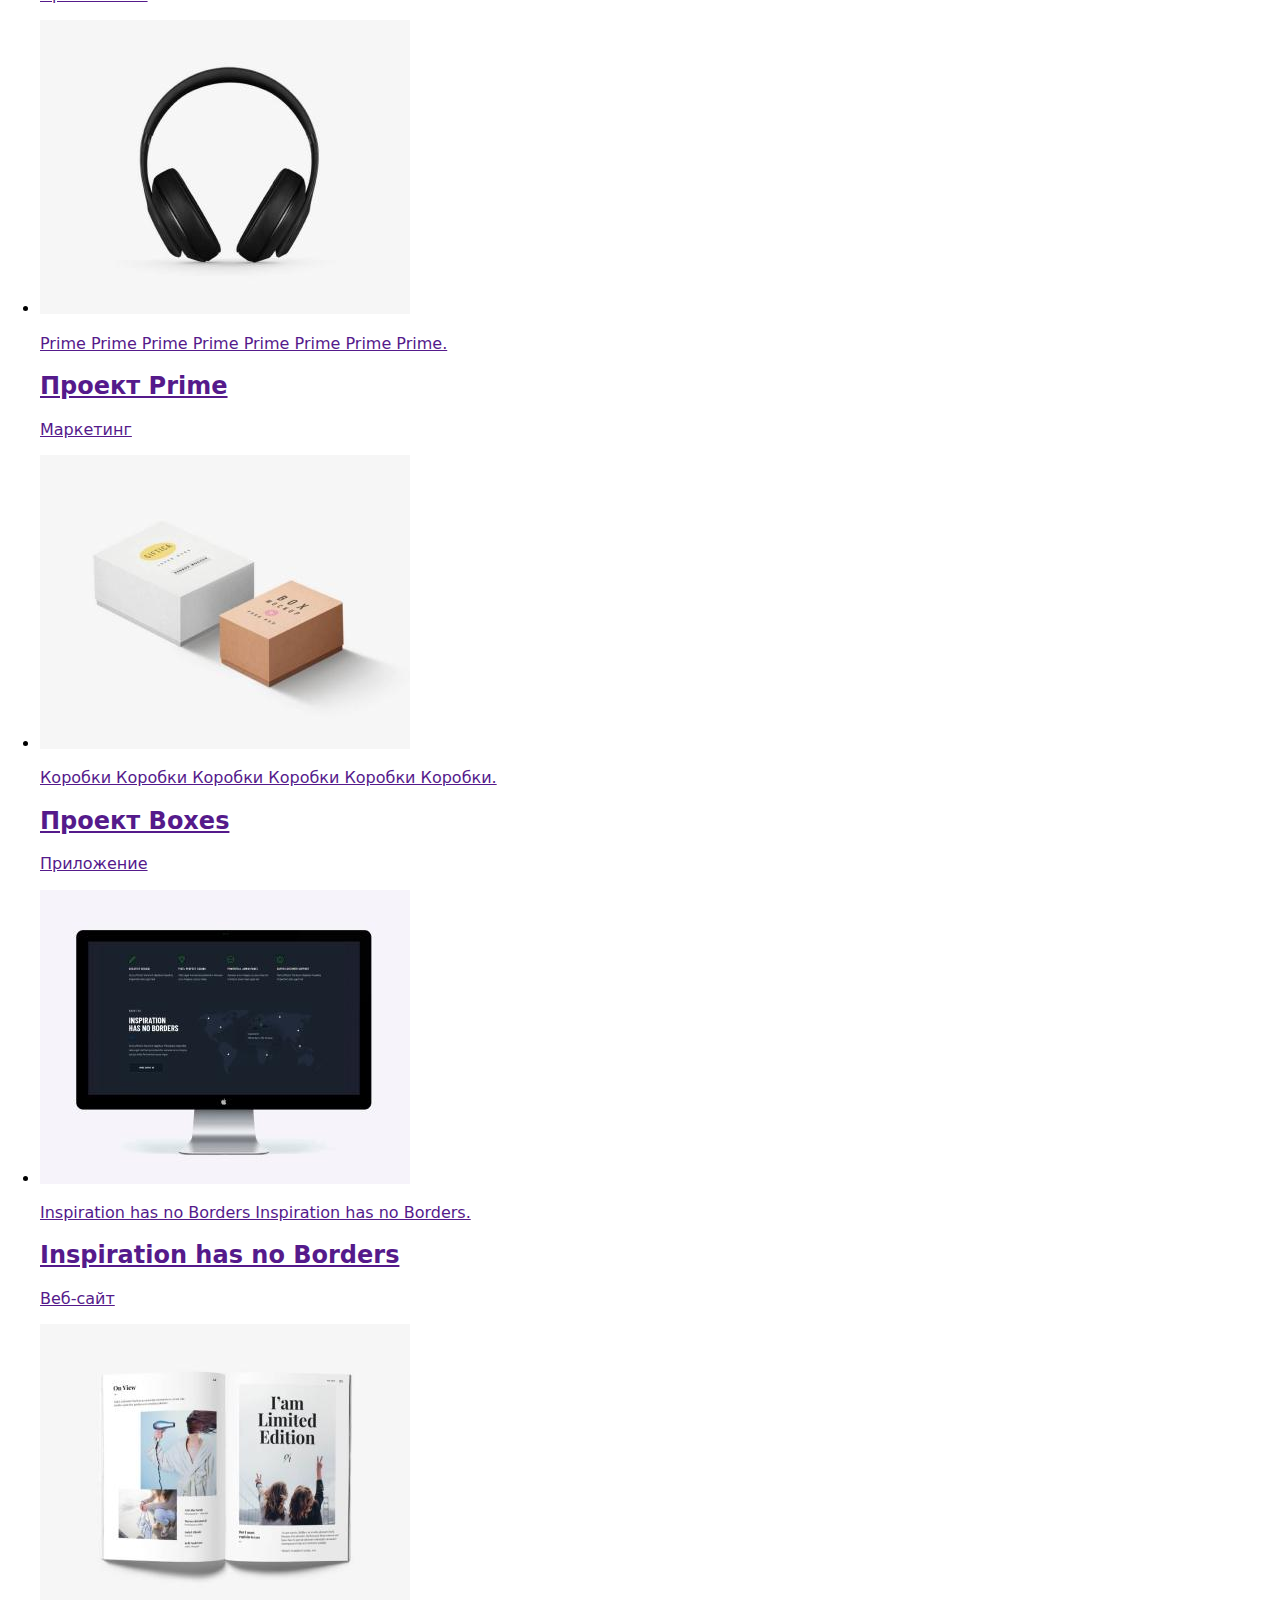
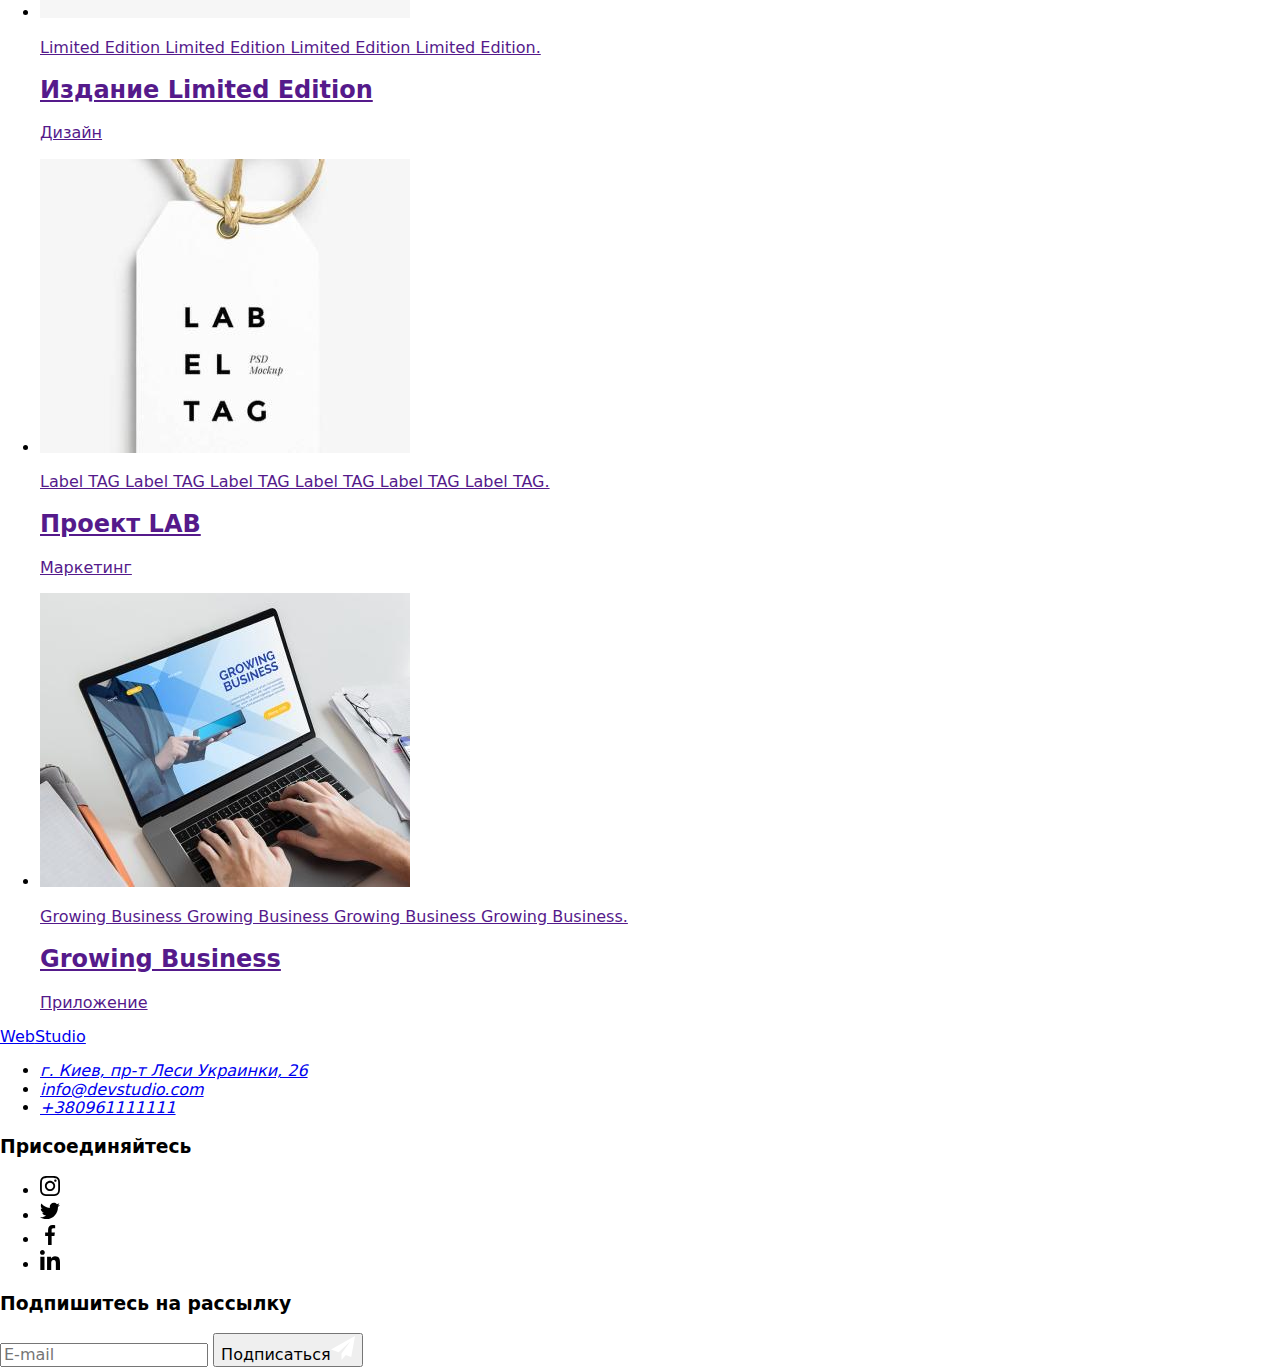
==== commit 70c23d85: "update html" ====
--- a/portfolio.html
+++ b/portfolio.html
@@ -12,7 +12,6 @@
         rel="stylesheet">
     <link rel="stylesheet" href="https://cdnjs.cloudflare.com/ajax/libs/modern-normalize/1.1.0/modern-normalize.min.css">
     <link rel="stylesheet" href="./css/main.min.css">
-    <link rel="stylesheet" href="./css/styles.css">
 </head>
 
 <body>
